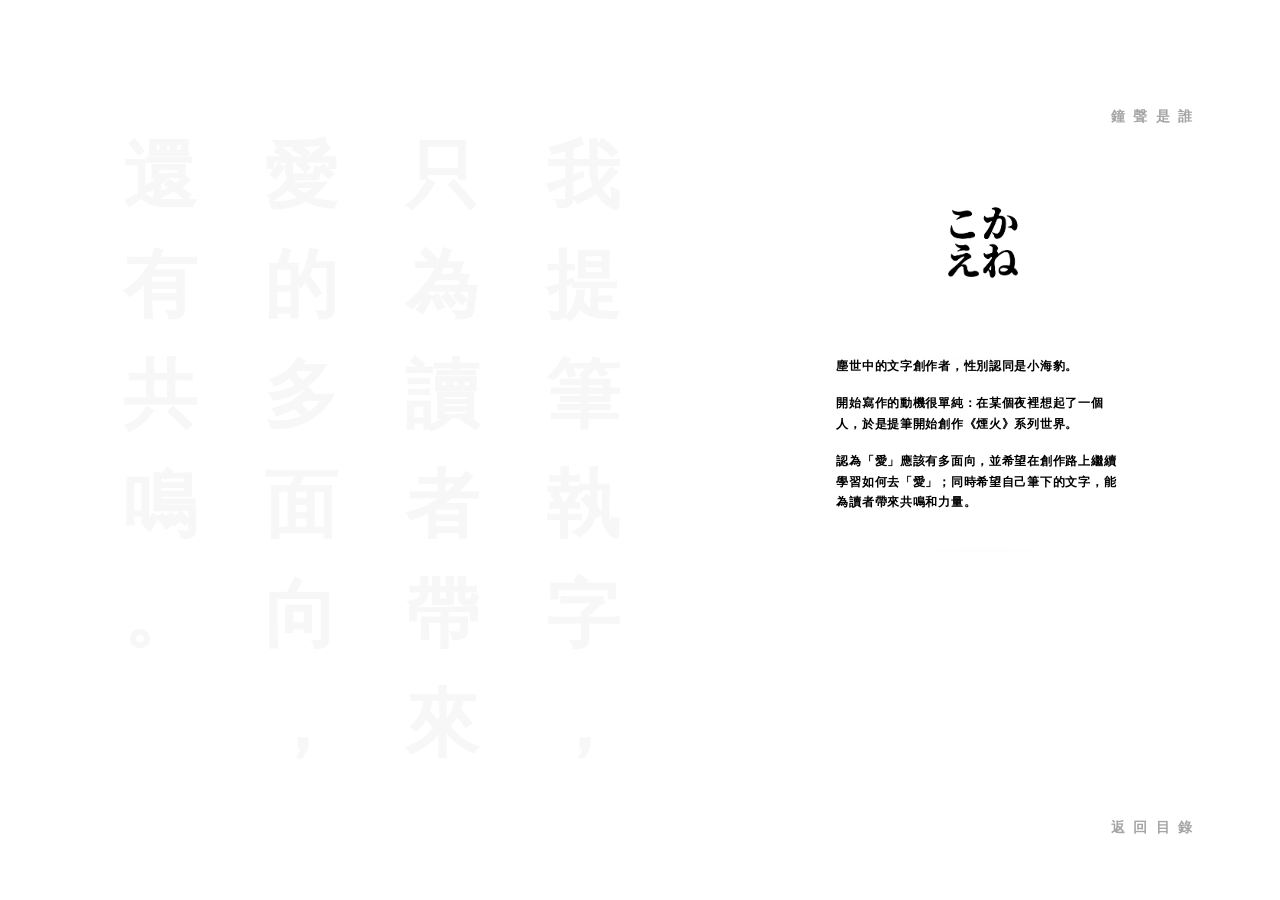
==== about.html @ bfa57d2e "Fix mobile top-nav alignment on about and discord pages Remove transform: translateX(-50%) from .abo" ====
<!DOCTYPE html>
<html lang="zh-Hant">
<head>
  <meta charset="UTF-8">
  <meta name="viewport" content="width=device-width, initial-scale=1, viewport-fit=cover">
  <title>鐘聲是誰｜鐘聲</title>
  <script>
    if ('scrollRestoration' in history) {
      history.scrollRestoration = 'manual';
    }

    function resetPageScroll() {
      window.scrollTo(0, 0);
      document.documentElement.scrollTop = 0;
      if (document.body) document.body.scrollTop = 0;
    }

    function resetPageScrollSoon() {
      resetPageScroll();
      requestAnimationFrame(resetPageScroll);
      setTimeout(resetPageScroll, 0);
      setTimeout(resetPageScroll, 80);
      setTimeout(resetPageScroll, 260);
      setTimeout(resetPageScroll, 800);
    }

    document.addEventListener('DOMContentLoaded', resetPageScrollSoon);
    window.addEventListener('pageshow', resetPageScrollSoon);
    window.addEventListener('load', resetPageScrollSoon);
    window.addEventListener('pagehide', resetPageScroll);

    if (sessionStorage.getItem('aboutEntry') === '1') {
      document.documentElement.classList.add('from-index');
    }
  </script>
  <style>
    @font-face { font-family: 'Source Han Serif TC'; src: url('FONTS/SourceHanSerifTC-ExtraLight.otf') format('opentype'); font-weight: 200; font-display: swap; }
    @font-face { font-family: 'Source Han Serif TC'; src: url('FONTS/SourceHanSerifTC-Light.otf') format('opentype'); font-weight: 300; font-display: swap; }
    @font-face { font-family: 'Source Han Serif TC'; src: url('FONTS/SourceHanSerifTC-Regular.otf') format('opentype'); font-weight: 400; font-display: swap; }
    @font-face { font-family: 'Source Han Serif TC'; src: url('FONTS/SourceHanSerifTC-Medium.otf') format('opentype'); font-weight: 500; font-display: swap; }
    @font-face { font-family: 'Source Han Serif TC'; src: url('FONTS/SourceHanSerifTC-SemiBold.otf') format('opentype'); font-weight: 600; font-display: swap; }
    @font-face { font-family: 'Source Han Serif TC'; src: url('FONTS/SourceHanSerifTC-Bold.otf') format('opentype'); font-weight: 700; font-display: swap; }
    @font-face { font-family: 'Source Han Serif TC'; src: url('FONTS/SourceHanSerifTC-Heavy.otf') format('opentype'); font-weight: 900; font-display: swap; }
  </style>
  <style>
    *, *::before, *::after { margin: 0; padding: 0; box-sizing: border-box; }

    :root {
      --bg: #ffffff;
      --ink: #000000;
      --ink-quote: #f7f7f7;
      --quote-active: #c0c6cc;
      --menu-base: #a5a5a5;
      --mobile-vh: 100svh;
      --mobile-shell-top: calc(env(safe-area-inset-top) + clamp(38px, 6svh, 56px));
      --mobile-shell-right: calc(env(safe-area-inset-right) + clamp(24px, 7vw, 52px));
      --mobile-shell-bottom: calc(env(safe-area-inset-bottom) + clamp(28px, 5svh, 52px));
      --mobile-shell-left: calc(env(safe-area-inset-left) + clamp(24px, 7vw, 52px));
      --accent: #464e66;
    }

    @supports (height: 100dvh) {
      :root {
        --mobile-vh: 100dvh;
        --mobile-shell-top: calc(env(safe-area-inset-top) + clamp(38px, 6dvh, 56px));
        --mobile-shell-bottom: calc(env(safe-area-inset-bottom) + clamp(28px, 5dvh, 52px));
      }
    }

    html, body {
      width: 100%;
      height: 100%;
      overflow: hidden;
      background: var(--bg);
      color: var(--ink);
      font-family: 'Source Han Serif TC', 'Noto Serif TC', 'Songti TC', 'Songti SC', 'SimSun', serif;
      font-weight: 600;
      -webkit-font-smoothing: antialiased;
      user-select: none;
      overscroll-behavior: none;
      -webkit-text-size-adjust: 100%;
    }

    img, a {
      -webkit-user-drag: none;
      -webkit-touch-callout: none;
    }

    .about-stage {
      position: relative;
      width: 100vw;
      min-height: 100svh;
      min-height: var(--mobile-vh);
      overflow: hidden;
      isolation: isolate;
      background: #fff;
    }

    html.from-index .about-stage {
      opacity: 0;
      transform: translateX(8vw) scale(0.97);
      animation: aboutEnter 0.80s cubic-bezier(0.22, 1, 0.36, 1) forwards;
      animation-delay: 0.04s;
    }

    html.leaving-to-index .about-stage {
      animation: leaveToIndex 0.48s cubic-bezier(0.55, 0, 1, 0.45) forwards;
      pointer-events: none;
    }

    @keyframes leaveToIndex {
      from { opacity: 1; transform: translateX(0) scale(1); }
      to   { opacity: 0; transform: translateX(8vw) scale(0.97); }
    }

    @keyframes aboutEnter {
      from {
        opacity: 0;
        transform: translateX(8vw) scale(0.97);
      }
      to {
        opacity: 1;
        transform: translateX(0) scale(1);
      }
    }

    .quote-field {
      position: absolute;
      left: clamp(44px, 6vw, 104px);
      top: 12vh;
      width: min(46vw, 760px);
      height: 76vh;
      padding: clamp(6px, 1vw, 18px);
      z-index: 0;
      touch-action: none;
    }

    .quote-grid {
      display: grid;
      width: 100%;
      height: 100%;
      pointer-events: none;
      will-change: transform;
    }

    .quote-grid .char {
      display: flex;
      align-items: center;
      justify-content: center;
      color: var(--ink-quote);
      font-size: clamp(48px, 5.8vw, 108px);
      font-weight: 700;
      line-height: 1;
      transition: color 0.2s ease;
    }

    .about-content {
      position: absolute;
      top: clamp(64px, 12vh, 132px);
      right: clamp(52px, 6.2vw, 110px);
      z-index: 1;
      width: clamp(360px, 34vw, 540px);
      height: calc(100dvh - clamp(96px, 15vh, 150px));
      display: grid;
      grid-template-rows: auto auto minmax(140px, 27vh) 1fr auto;
      justify-items: stretch;
      align-items: start;
    }

    .page-title {
      justify-self: end;
      color: var(--menu-base);
      font-size: clamp(13px, 1.1vw, 18px);
      font-weight: 600;
      letter-spacing: 0.6em;
      line-height: 1.2;
      white-space: nowrap;
    }

    .logo-wrap {
      justify-self: center;
      margin-top: clamp(44px, 7vh, 76px);
      width: clamp(92px, 8.5vw, 152px);
      aspect-ratio: 1 / 1;
      display: flex;
      align-items: center;
      justify-content: center;
    }

    .author-logo {
      display: block;
      width: 100%;
      height: 100%;
      object-fit: contain;
    }

    .bio-scroll {
      align-self: start;
      justify-self: center;
      margin-top: clamp(42px, 6vh, 76px);
      width: min(100%, 300px);
      height: clamp(142px, 23vh, 240px);
      overflow: auto;
      scroll-behavior: smooth;
      overscroll-behavior: contain;
      padding: 0.42em 1.15em 0.54em 0.28em;
      line-height: 1.74;
      font-size: clamp(12px, 0.9vw, 15px);
      letter-spacing: 0.06em;
      scrollbar-width: none;
      user-select: none;
      background:
        linear-gradient(#fff 18%, rgba(255,255,255,0)) center top,
        linear-gradient(rgba(255,255,255,0), #fff 82%) center bottom,
        radial-gradient(farthest-side at 50% 0, rgba(70,78,102,0.08), transparent) center top,
        radial-gradient(farthest-side at 50% 100%, rgba(70,78,102,0.07), transparent) center bottom;
      background-repeat: no-repeat;
      background-size: 100% 24px, 100% 24px, 100% 12px, 100% 12px;
      background-attachment: local, local, scroll, scroll;
    }

    .bio-scroll::-webkit-scrollbar { display: none; }

    .bio-scroll p {
      margin-bottom: 1.35em;
    }

    .work-section + .work-section {
      margin-top: 1.25em;
    }

    .work-heading {
      margin-bottom: 0.28em;
      font-size: 1em;
      font-weight: 700;
      letter-spacing: 0.1em;
    }

    .work-table {
      width: 100%;
      border-collapse: collapse;
      border: 0;
    }

    .work-table th,
    .work-table td {
      border: 0;
      padding: 0.08em 1.2em 0.08em 0;
      text-align: left;
      vertical-align: top;
      font: inherit;
      line-height: 1.58;
    }

    .work-table th {
      width: 46%;
      font-weight: 600;
    }

    .work-table td {
      white-space: nowrap;
    }

    .return-link {
      justify-self: end;
      align-self: end;
      margin-bottom: clamp(24px, 4vh, 44px);
      color: var(--menu-base);
      font-size: clamp(13px, 1.1vw, 18px);
      font-weight: 600;
      letter-spacing: 0.6em;
      text-decoration: none;
      transition: color 0.32s ease;
      -webkit-tap-highlight-color: transparent;
    }

    @media (hover: hover) and (pointer: fine) {
      .return-link:hover { color: var(--accent); }
    }

    .return-link:active { color: var(--accent); }

    @media (max-width: 768px) {
      html,
      body {
        height: var(--mobile-vh);
        min-height: var(--mobile-vh);
        overflow: hidden;
      }

      .about-stage {
        height: var(--mobile-vh);
        min-height: 0;
        display: flex;
        flex-direction: column;
        box-sizing: border-box;
        overflow: hidden;
        padding: var(--mobile-shell-top) var(--mobile-shell-right) var(--mobile-shell-bottom) var(--mobile-shell-left);
      }

      .quote-field {
        position: fixed;
        left: 50%;
        top: auto;
        bottom: var(--mobile-shell-bottom);
        transform: translate3d(-50%, 0, 0);
        width: min(82vw, 360px);
        height: clamp(250px, 36dvh, 330px);
        padding: 0;
        z-index: 0;
      }

      .quote-grid .char {
        font-size: clamp(28px, 9.4vw, 44px);
      }

      .about-content {
        position: relative;
        top: auto;
        left: auto;
        right: auto;
        bottom: auto;
        transform: none;
        margin: 0 auto;
        width: min(76vw, 390px);
        height: 100%;
        flex: 1;
        min-height: 0;
        grid-template-rows: auto auto minmax(118px, 1fr);
        row-gap: clamp(20px, 4.6dvh, 40px);
      }

      .page-title {
        justify-self: end;
        font-size: clamp(13px, 3.6vw, 16px);
        letter-spacing: 0.45em;
      }

      .logo-wrap {
        margin-top: 0;
        width: clamp(72px, 19vw, 98px);
      }

      .bio-scroll {
        margin-top: 0;
        height: 100%;
        min-height: 0;
        padding: 0.32em 0.75em 0.44em 0.16em;
        font-size: clamp(10px, 2.7vw, 13px);
        line-height: 1.66;
        letter-spacing: 0.04em;
      }

      .work-table th,
      .work-table td {
        padding-right: 0.65em;
        line-height: 1.48;
      }

      .work-table th {
        width: 48%;
      }

      .work-table td {
        white-space: normal;
      }

      .return-link {
        position: fixed;
        top: var(--mobile-shell-top);
        left: var(--mobile-shell-left);
        right: auto;
        bottom: auto;
        z-index: 20;
        margin: 0;
        justify-self: auto;
        align-self: auto;
        font-size: clamp(13px, 3.6vw, 16px);
        letter-spacing: 0.45em;
      }
    }

    @media (max-width: 380px) {
      .about-content {
        width: 78vw;
        height: calc(var(--mobile-vh) - var(--mobile-shell-top) - clamp(292px, 39dvh, 360px));
        row-gap: clamp(18px, 4dvh, 34px);
      }

      .return-link {
        left: var(--mobile-shell-left);
      }

      .quote-field {
        bottom: var(--mobile-shell-bottom);
        width: 84vw;
        height: clamp(238px, 35dvh, 308px);
      }

      .bio-scroll {
        height: 100%;
      }
    }
  </style>
</head>
<body>
<main class="about-stage">
  <section id="quote-field" class="quote-field" aria-label="主視覺引言">
    <div id="quote-grid" class="quote-grid"></div>
  </section>

  <section class="about-content" aria-labelledby="about-title">
    <h1 id="about-title" class="page-title">鐘聲是誰</h1>

    <div class="logo-wrap">
      <img class="author-logo" src="pic/kanekoe-logo.png" alt="かねこえ">
    </div>

    <div class="bio-scroll" tabindex="0">
      <p>塵世中的文字創作者，性別認同是小海豹。</p>
      <p>開始寫作的動機很單純：在某個夜裡想起了一個人，於是提筆開始創作《煙火》系列世界。</p>
      <p>認為「愛」應該有多面向，並希望在創作路上繼續學習如何去「愛」；同時希望自己筆下的文字，能為讀者帶來共鳴和力量。</p>
    </div>

    <a class="return-link" href="index.html">返回目錄</a>
  </section>
</main>

<script>
(function () {
  function lockCopyActions() {
    document.addEventListener('contextmenu', e => e.preventDefault());
    document.addEventListener('copy', e => e.preventDefault());
    document.addEventListener('cut', e => e.preventDefault());
    document.addEventListener('dragstart', e => e.preventDefault());
    document.addEventListener('selectstart', e => e.preventDefault());
    document.addEventListener('keydown', e => {
      const key = e.key.toLowerCase();
      if ((e.ctrlKey || e.metaKey) && ['a', 'c', 'x'].includes(key)) {
        e.preventDefault();
      }
    });
  }

  lockCopyActions();

  sessionStorage.removeItem('aboutEntry');

  const QUOTE = '我提筆執字，只為讀者帶來愛的多面向，還有共鳴。';
  const BASE_RGB = [247, 247, 247];
  const HOVER_RGB = [192, 198, 204];

  const quoteFieldEl = document.getElementById('quote-field');
  const quoteGridEl = document.getElementById('quote-grid');
  const returnLinkEl = document.querySelector('.return-link');

  const chars = QUOTE.split('');
  const cols = Math.max(2, Math.floor(Math.sqrt(chars.length)));
  const rows = Math.ceil(chars.length / cols);

  quoteGridEl.style.gridTemplateColumns = `repeat(${cols}, 1fr)`;
  quoteGridEl.style.gridTemplateRows = `repeat(${rows}, 1fr)`;

  const charEls = [];
  chars.forEach((ch, i) => {
    const colIndex = Math.floor(i / rows);
    const rowIndex = i % rows;
    const span = document.createElement('span');
    span.className = 'char';
    span.textContent = ch;
    span.style.gridColumn = (cols - colIndex);
    span.style.gridRow = (rowIndex + 1);
    quoteGridEl.appendChild(span);
    charEls.push(span);
  });

  let cachedRects = [];

  function cacheRects() {
    cachedRects = charEls.map(el => ({
      el,
      rect: el.getBoundingClientRect()
    }));
  }

  function clearPaint() {
    charEls.forEach(el => { el.style.color = `rgb(${BASE_RGB.join(',')})`; });
  }

  function paintFromPoint(x, y) {
    if (!cachedRects.length) cacheRects();
    cachedRects.forEach(({ el, rect }) => {
      const cx = rect.left + rect.width / 2;
      const cy = rect.top + rect.height / 2;
      const dist = Math.sqrt((x - cx) ** 2 + (y - cy) ** 2);
      const range = Math.max(rect.width, rect.height) * 2.4;
      const t = Math.max(0, 1 - dist / range);
      const smooth = t * t * (3 - 2 * t);
      const r = Math.round(BASE_RGB[0] + smooth * (HOVER_RGB[0] - BASE_RGB[0]));
      const g = Math.round(BASE_RGB[1] + smooth * (HOVER_RGB[1] - BASE_RGB[1]));
      const b = Math.round(BASE_RGB[2] + smooth * (HOVER_RGB[2] - BASE_RGB[2]));
      el.style.color = `rgb(${r},${g},${b})`;
    });
  }

  quoteFieldEl.addEventListener('pointerenter', cacheRects);
  quoteFieldEl.addEventListener('pointermove', e => paintFromPoint(e.clientX, e.clientY));
  quoteFieldEl.addEventListener('pointerleave', clearPaint);
  quoteFieldEl.addEventListener('touchstart', e => {
    const t = e.touches[0]; if (!t) return;
    cacheRects(); paintFromPoint(t.clientX, t.clientY);
  }, { passive: true });
  quoteFieldEl.addEventListener('touchmove', e => {
    const t = e.touches[0]; if (!t) return;
    paintFromPoint(t.clientX, t.clientY);
  }, { passive: true });
  quoteFieldEl.addEventListener('touchend', clearPaint, { passive: true });

  function isMobileViewport() {
    return window.innerWidth <= 768;
  }

  function paintTouchEvent(e) {
    if (!isMobileViewport()) return;
    const t = e.touches[0]; if (!t) return;
    cacheRects();
    paintFromPoint(t.clientX, t.clientY);
  }

  function installSoftScroll(selector) {
    if (window.matchMedia('(prefers-reduced-motion: reduce)').matches) return;

    document.querySelectorAll(selector).forEach(scroller => {
      let target = scroller.scrollTop;
      let current = scroller.scrollTop;
      let rafId = 0;

      function clamp(value, min, max) {
        return Math.max(min, Math.min(max, value));
      }

      function getDelta(e) {
        if (e.deltaMode === 1) return e.deltaY * 18;
        if (e.deltaMode === 2) return e.deltaY * scroller.clientHeight;
        return e.deltaY;
      }

      function step() {
        current += (target - current) * 0.12;

        if (Math.abs(target - current) < 0.5) {
          current = target;
          rafId = 0;
        } else {
          rafId = window.requestAnimationFrame(step);
        }

        scroller.scrollTop = current;
      }

      scroller.addEventListener('wheel', e => {
        const max = scroller.scrollHeight - scroller.clientHeight;
        if (max <= 0) return;

        const delta = getDelta(e);
        const next = clamp(target + delta, 0, max);
        const blocked = (target === 0 && delta < 0) || (target === max && delta > 0);
        if (blocked) return;

        e.preventDefault();
        target = next;
        if (!rafId) {
          current = scroller.scrollTop;
          rafId = window.requestAnimationFrame(step);
        }
      }, { passive: false });

      scroller.addEventListener('scroll', () => {
        if (!rafId) target = scroller.scrollTop;
      }, { passive: true });
    });
  }

  document.addEventListener('pointerdown', e => {
    if (!isMobileViewport()) return;
    cacheRects();
    paintFromPoint(e.clientX, e.clientY);
  }, { passive: true });
  document.addEventListener('pointermove', e => {
    if (!isMobileViewport()) return;
    paintFromPoint(e.clientX, e.clientY);
  }, { passive: true });
  document.addEventListener('pointerup', () => {
    if (isMobileViewport()) clearPaint();
  }, { passive: true });
  document.addEventListener('touchstart', paintTouchEvent, { passive: true });
  document.addEventListener('touchmove', paintTouchEvent, { passive: true });
  document.addEventListener('touchend', () => {
    if (isMobileViewport()) clearPaint();
  }, { passive: true });

  if (returnLinkEl) {
    returnLinkEl.addEventListener('click', e => {
      if (e.defaultPrevented || e.metaKey || e.ctrlKey || e.shiftKey || e.altKey || e.button !== 0) return;
      e.preventDefault();
      sessionStorage.setItem('returnToMenu', '1');
      document.documentElement.classList.add('leaving-to-index');
      window.setTimeout(() => {
        window.location.href = returnLinkEl.href;
      }, 460);
    });
  }

  window.addEventListener('resize', cacheRects);
  if ('ResizeObserver' in window) {
    new ResizeObserver(cacheRects).observe(quoteFieldEl);
  }
  installSoftScroll('.bio-scroll');
  cacheRects();
})();
</script>
</body>
</html>
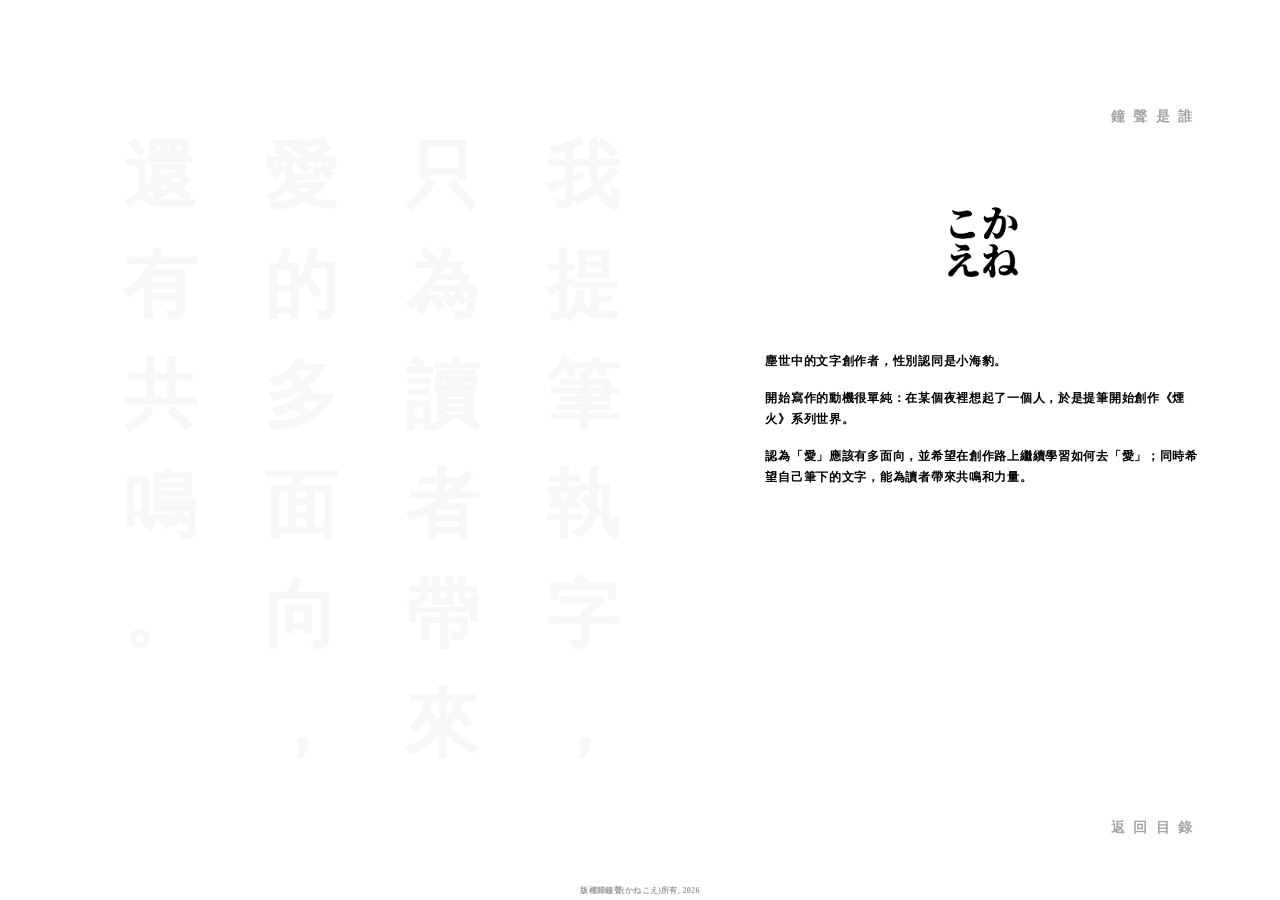
==== commit 320f12f2: "Update license" ====
--- a/about.html
+++ b/about.html
@@ -3,7 +3,7 @@
 <head>
   <meta charset="UTF-8">
   <meta name="viewport" content="width=device-width, initial-scale=1, viewport-fit=cover">
-  <title>鐘聲是誰｜鐘聲</title>
+  <title>鐘聲是誰 || 個人主頁</title>
   <script>
     if ('scrollRestoration' in history) {
       history.scrollRestoration = 'manual';
@@ -221,6 +221,22 @@
 
     .bio-scroll::-webkit-scrollbar { display: none; }
 
+    @media (min-width: 769px) {
+      .about-content {
+        grid-template-rows: auto auto auto 1fr auto;
+      }
+
+      .bio-scroll {
+        width: fit-content;
+        max-width: 100%;
+        height: auto;
+        overflow: visible;
+        overscroll-behavior: auto;
+        padding: 0;
+        background: none;
+      }
+    }
+
     .bio-scroll p {
       margin-bottom: 1.35em;
     }
@@ -331,18 +347,25 @@
       }
 
       .page-title {
+        position: fixed;
+        top: var(--mobile-shell-top);
+        right: var(--mobile-shell-right);
+        z-index: 20;
+        margin: 0;
         justify-self: end;
         font-size: clamp(13px, 3.6vw, 16px);
         letter-spacing: 0.45em;
+        line-height: 1.2;
+        white-space: nowrap;
       }
 
       .logo-wrap {
-        margin-top: 0;
+        margin-top: clamp(24px, 4.4dvh, 42px);
         width: clamp(72px, 19vw, 98px);
       }
 
       .bio-scroll {
-        margin-top: 0;
+        margin-top: clamp(10px, 2.1dvh, 20px);
         height: 100%;
         min-height: 0;
         padding: 0.32em 0.75em 0.44em 0.16em;
@@ -377,6 +400,8 @@
         align-self: auto;
         font-size: clamp(13px, 3.6vw, 16px);
         letter-spacing: 0.45em;
+        line-height: 1.2;
+        white-space: nowrap;
       }
     }
 
@@ -400,6 +425,29 @@
       .bio-scroll {
         height: 100%;
       }
+    }
+    .site-credit {
+      position: fixed;
+      left: 50%;
+      bottom: max(env(safe-area-inset-bottom), 4px);
+      transform: translateX(-50%);
+      z-index: 50;
+      font-size: 8px;
+      line-height: 1.2;
+      letter-spacing: 0.04em;
+      color: rgba(0, 0, 0, 0.22);
+      text-align: center;
+      white-space: nowrap;
+      pointer-events: auto;
+      user-select: none;
+      -webkit-tap-highlight-color: transparent;
+      touch-action: none;
+    }
+
+    .site-credit-char {
+      display: inline-block;
+      color: rgba(0, 0, 0, 0.22);
+      transition: color 0.2s ease;
     }
   </style>
 </head>
@@ -449,6 +497,8 @@
   const QUOTE = '我提筆執字，只為讀者帶來愛的多面向，還有共鳴。';
   const BASE_RGB = [247, 247, 247];
   const HOVER_RGB = [192, 198, 204];
+  const CREDIT_BASE_RGB = [156, 156, 156];
+  const CREDIT_HOVER_RGB = [92, 92, 92];
 
   const quoteFieldEl = document.getElementById('quote-field');
   const quoteGridEl = document.getElementById('quote-grid');
@@ -474,10 +524,30 @@
     charEls.push(span);
   });
 
+  let creditEl = null;
+  let creditChars = [];
+  let creditCharSet = new Set();
+
+  function initCredit() {
+    creditEl = document.getElementById('site-credit');
+    if (!creditEl || creditChars.length) return;
+
+    const creditText = creditEl.textContent || '';
+    creditEl.textContent = '';
+    Array.from(creditText).forEach(ch => {
+      const span = document.createElement('span');
+      span.className = 'site-credit-char';
+      span.textContent = ch === ' ' ? '\u00A0' : ch;
+      creditEl.appendChild(span);
+      creditChars.push(span);
+    });
+    creditCharSet = new Set(creditChars);
+  }
+
   let cachedRects = [];
 
   function cacheRects() {
-    cachedRects = charEls.map(el => ({
+    cachedRects = charEls.concat(creditChars).map(el => ({
       el,
       rect: el.getBoundingClientRect()
     }));
@@ -485,6 +555,7 @@
 
   function clearPaint() {
     charEls.forEach(el => { el.style.color = `rgb(${BASE_RGB.join(',')})`; });
+    creditChars.forEach(el => { el.style.color = `rgb(${CREDIT_BASE_RGB.join(',')})`; });
   }
 
   function paintFromPoint(x, y) {
@@ -496,9 +567,11 @@
       const range = Math.max(rect.width, rect.height) * 2.4;
       const t = Math.max(0, 1 - dist / range);
       const smooth = t * t * (3 - 2 * t);
-      const r = Math.round(BASE_RGB[0] + smooth * (HOVER_RGB[0] - BASE_RGB[0]));
-      const g = Math.round(BASE_RGB[1] + smooth * (HOVER_RGB[1] - BASE_RGB[1]));
-      const b = Math.round(BASE_RGB[2] + smooth * (HOVER_RGB[2] - BASE_RGB[2]));
+      const base = creditCharSet.has(el) ? CREDIT_BASE_RGB : BASE_RGB;
+      const hover = creditCharSet.has(el) ? CREDIT_HOVER_RGB : HOVER_RGB;
+      const r = Math.round(base[0] + smooth * (hover[0] - base[0]));
+      const g = Math.round(base[1] + smooth * (hover[1] - base[1]));
+      const b = Math.round(base[2] + smooth * (hover[2] - base[2]));
       el.style.color = `rgb(${r},${g},${b})`;
     });
   }
@@ -515,6 +588,26 @@
     paintFromPoint(t.clientX, t.clientY);
   }, { passive: true });
   quoteFieldEl.addEventListener('touchend', clearPaint, { passive: true });
+  document.addEventListener('DOMContentLoaded', () => {
+    initCredit();
+    if (!creditEl) return;
+
+    creditEl.addEventListener('pointerenter', cacheRects);
+    creditEl.addEventListener('pointermove', e => paintFromPoint(e.clientX, e.clientY));
+    creditEl.addEventListener('pointerleave', clearPaint);
+    creditEl.addEventListener('touchstart', e => {
+      const t = e.touches[0]; if (!t) return;
+      cacheRects();
+      paintFromPoint(t.clientX, t.clientY);
+    }, { passive: true });
+    creditEl.addEventListener('touchmove', e => {
+      const t = e.touches[0]; if (!t) return;
+      paintFromPoint(t.clientX, t.clientY);
+    }, { passive: true });
+    creditEl.addEventListener('touchend', clearPaint, { passive: true });
+    clearPaint();
+    cacheRects();
+  });
 
   function isMobileViewport() {
     return window.innerWidth <= 768;
@@ -619,5 +712,6 @@
   cacheRects();
 })();
 </script>
+<p id="site-credit" class="site-credit">版權歸鐘聲(かねこえ)所有, 2026</p>
 </body>
 </html>
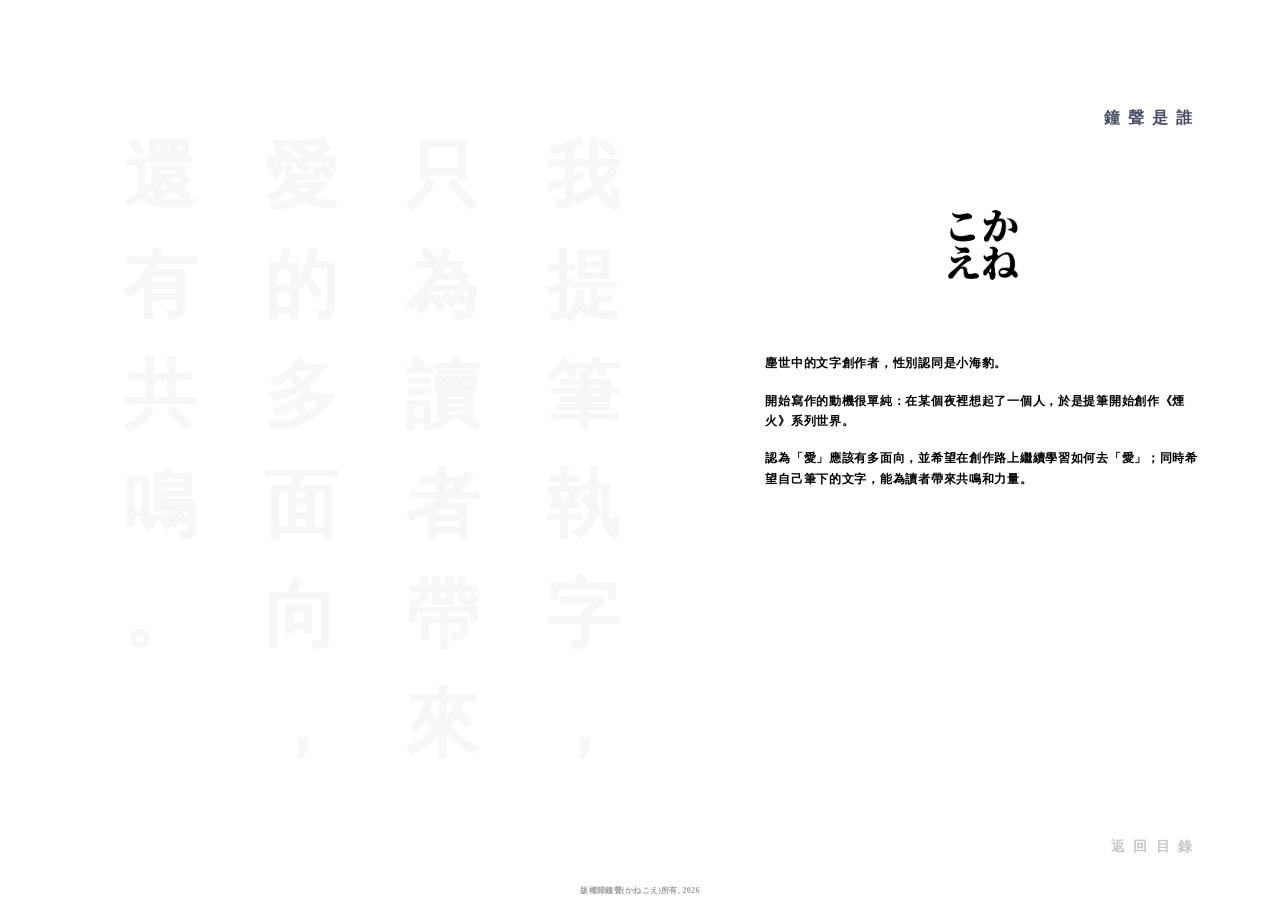
==== commit 0e2615cd: "Update layout" ====
--- a/about.html
+++ b/about.html
@@ -169,11 +169,12 @@
 
     .page-title {
       justify-self: end;
-      color: var(--menu-base);
-      font-size: clamp(13px, 1.1vw, 18px);
-      font-weight: 600;
-      letter-spacing: 0.6em;
+      color: var(--accent);
+      font-size: clamp(16px, 1.28vw, 22px);
+      font-weight: 700;
+      letter-spacing: 0.5em;
       line-height: 1.2;
+      text-align: right;
       white-space: nowrap;
     }
 
@@ -278,20 +279,27 @@
     }
 
     .return-link {
-      justify-self: end;
-      align-self: end;
-      margin-bottom: clamp(24px, 4vh, 44px);
-      color: var(--menu-base);
+      position: fixed;
+      right: max(clamp(52px, 6.2vw, 110px), env(safe-area-inset-right));
+      bottom: max(clamp(32px, 5vh, 72px), env(safe-area-inset-bottom));
+      z-index: 20;
+      margin: 0;
+      justify-self: auto;
+      align-self: auto;
+      color: rgba(0, 0, 0, 0.22);
       font-size: clamp(13px, 1.1vw, 18px);
       font-weight: 600;
       letter-spacing: 0.6em;
+      line-height: 1.2;
+      text-align: right;
       text-decoration: none;
+      white-space: nowrap;
       transition: color 0.32s ease;
       -webkit-tap-highlight-color: transparent;
     }
 
     @media (hover: hover) and (pointer: fine) {
-      .return-link:hover { color: var(--accent); }
+      .return-link:hover { color: var(--menu-base); }
     }
 
     .return-link:active { color: var(--accent); }
@@ -353,9 +361,12 @@
         z-index: 20;
         margin: 0;
         justify-self: end;
-        font-size: clamp(13px, 3.6vw, 16px);
-        letter-spacing: 0.45em;
+        color: var(--accent);
+        font-size: clamp(14px, 3.9vw, 18px);
+        font-weight: 700;
+        letter-spacing: 0.4em;
         line-height: 1.2;
+        text-align: right;
         white-space: nowrap;
       }
 
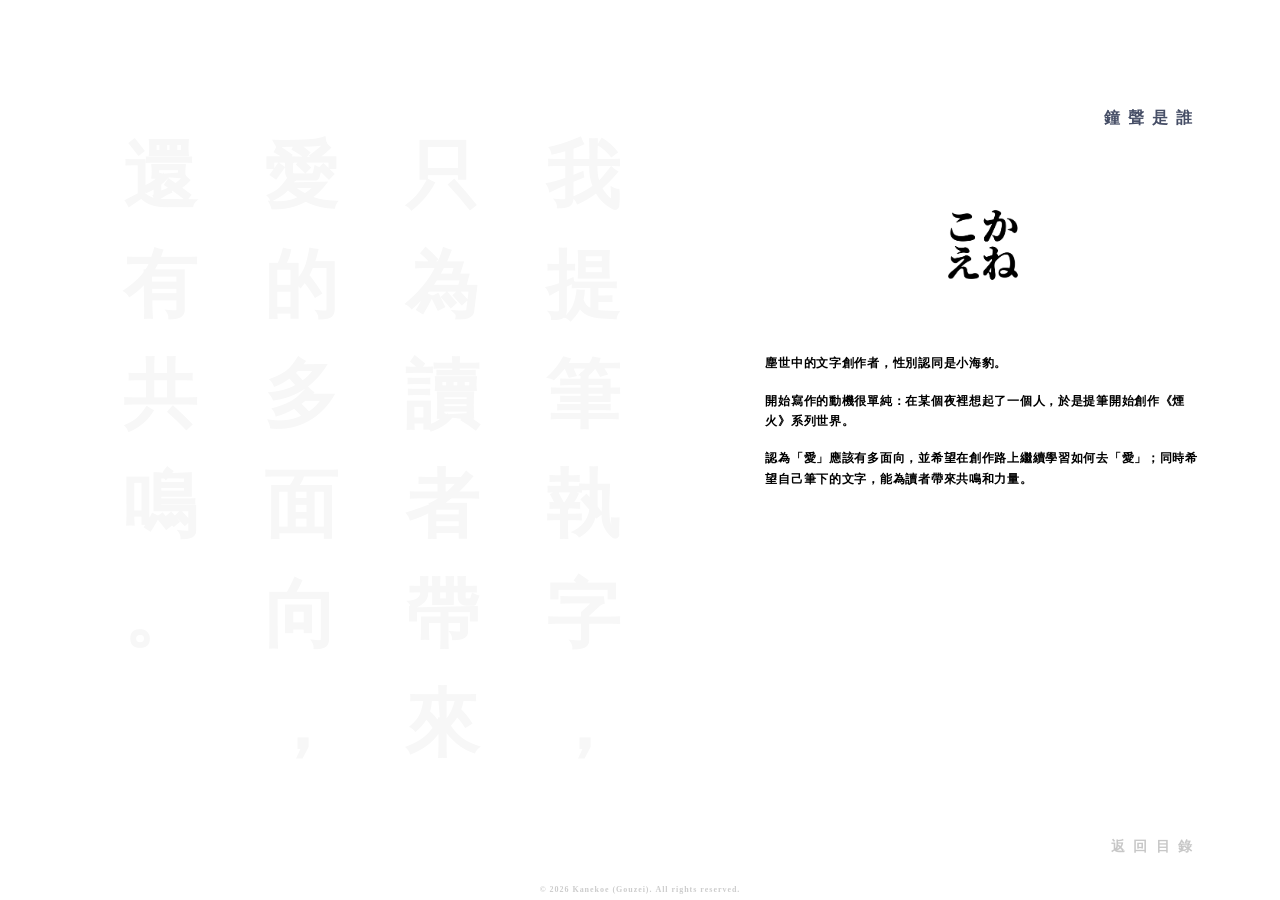
==== commit 47010795: "renew license" ====
--- a/about.html
+++ b/about.html
@@ -444,11 +444,12 @@
       transform: translateX(-50%);
       z-index: 50;
       font-size: 8px;
-      line-height: 1.2;
-      letter-spacing: 0.04em;
-      color: rgba(0, 0, 0, 0.22);
+      line-height: 1.35;
+      letter-spacing: 0.12em;
+      color: rgba(0, 0, 0, 0.20);
       text-align: center;
       white-space: nowrap;
+      padding: 0 12px;
       pointer-events: auto;
       user-select: none;
       -webkit-tap-highlight-color: transparent;
@@ -457,7 +458,7 @@
 
     .site-credit-char {
       display: inline-block;
-      color: rgba(0, 0, 0, 0.22);
+      color: rgba(0, 0, 0, 0.20);
       transition: color 0.2s ease;
     }
   </style>
@@ -508,8 +509,8 @@
   const QUOTE = '我提筆執字，只為讀者帶來愛的多面向，還有共鳴。';
   const BASE_RGB = [247, 247, 247];
   const HOVER_RGB = [192, 198, 204];
-  const CREDIT_BASE_RGB = [156, 156, 156];
-  const CREDIT_HOVER_RGB = [92, 92, 92];
+  const CREDIT_BASE_RGB = [204, 204, 204];
+  const CREDIT_HOVER_RGB = [156, 156, 156];
 
   const quoteFieldEl = document.getElementById('quote-field');
   const quoteGridEl = document.getElementById('quote-grid');
@@ -723,6 +724,7 @@
   cacheRects();
 })();
 </script>
-<p id="site-credit" class="site-credit">版權歸鐘聲(かねこえ)所有, 2026</p>
+<!-- © 2026 Kanekoe (Gouzei). All rights reserved. -->
+<p id="site-credit" class="site-credit">© 2026 Kanekoe (Gouzei). All rights reserved.</p>
 </body>
 </html>
